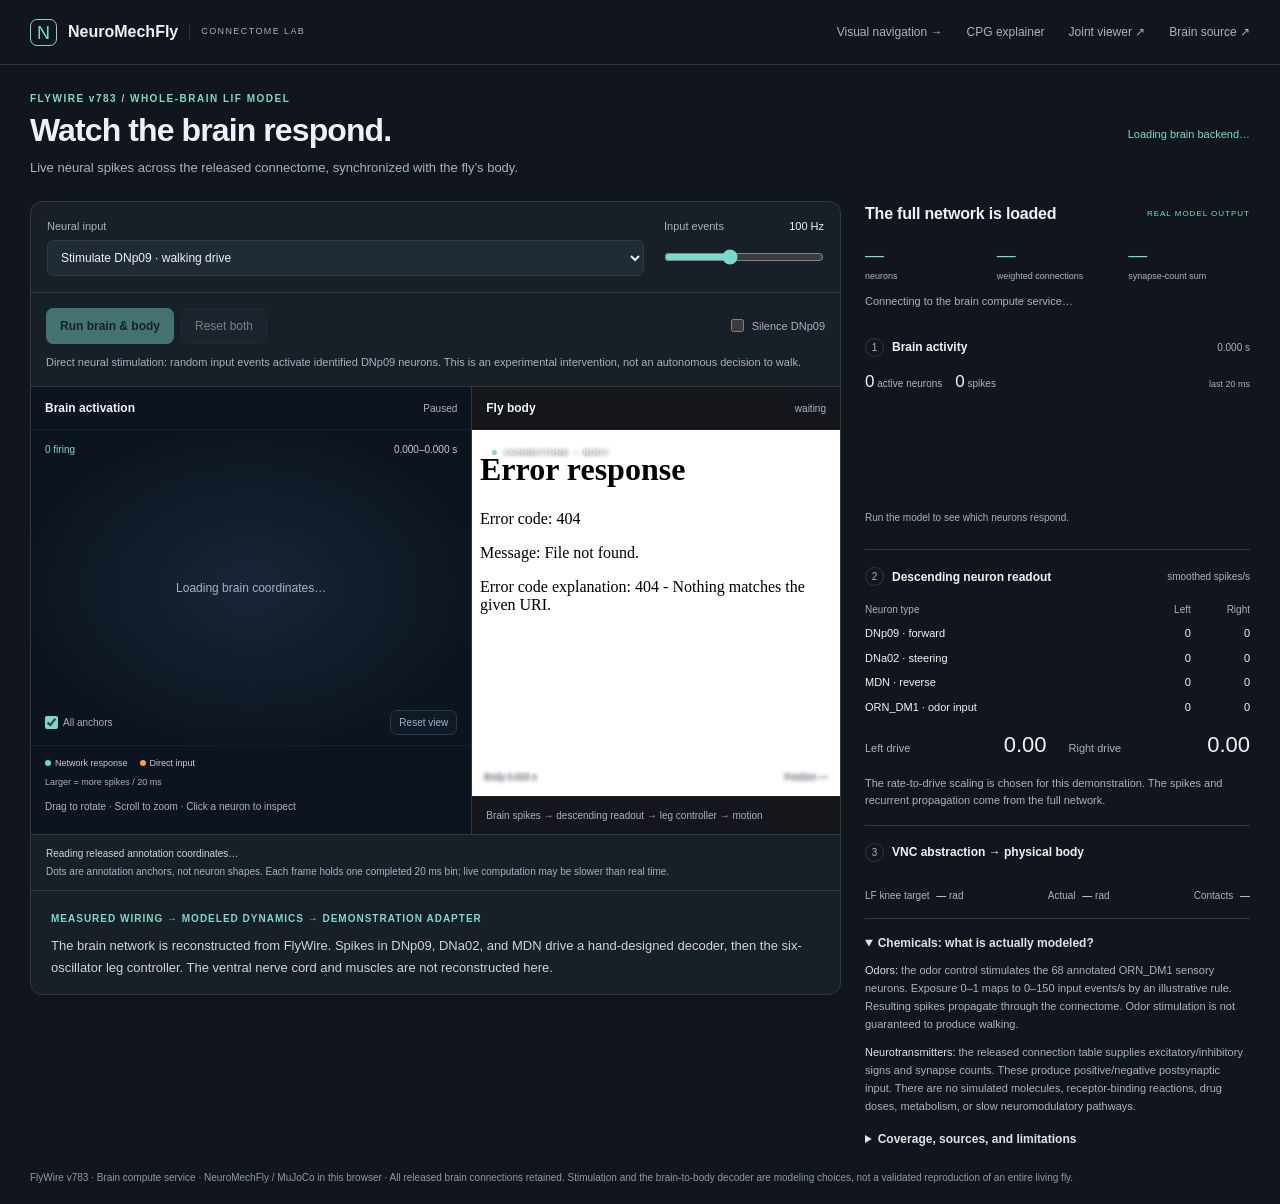
==== wasm/connectome/index.html @ d5eb9b6c "Add full-connectome brain and visual navigation lab" ====
<!doctype html>
<html lang="en">
<head><meta charset="utf-8"><meta name="viewport" content="width=device-width, initial-scale=1"><title>NeuroMechFly · Live brain</title><link rel="stylesheet" href="../lab/lab.css"><link rel="stylesheet" href="connectome.css"><script type="importmap">{"imports":{"three":"../shared/vendor/three/three.module.js"}}</script></head>
<body>
<header class="topbar"><a class="brand" href="./"><span class="brand-mark">N</span> NeuroMechFly <span class="local-tag">CONNECTOME LAB</span></a><nav aria-label="Resources"><a href="../vision/">Visual navigation →</a><a href="../lab/">CPG explainer</a><a href="../viewer/viewer.html" target="_blank" rel="noopener">Joint viewer ↗</a><a href="https://github.com/eonsystemspbc/fly-brain" target="_blank" rel="noopener">Brain source ↗</a></nav></header>
<main>
  <div class="intro"><div><p class="eyebrow">FLYWIRE v783 / WHOLE-BRAIN LIF MODEL</p><h1>Watch the brain respond.</h1><p>Live neural spikes across the released connectome, synchronized with the fly’s body.</p></div><div id="status" role="status">Loading brain backend…</div></div>
  <div class="workspace">
    <section class="simulation" aria-label="Connectome-driven fly simulation">
      <div class="brain-controls">
        <label>Neural input<select id="stimulus"><option value="walk">Stimulate DNp09 · walking drive</option><option value="left">DNp09 + left DNa02 · steering</option><option value="right">DNp09 + right DNa02 · steering</option><option value="reverse">Stimulate MDN · reverse drive</option><option value="odor">Odor channel · ORN_DM1</option><option value="none">No external stimulation</option></select></label>
        <label id="rate-label">Input events <output id="rate-value">100 Hz</output><input id="rate" type="range" min="0" max="250" step="10" value="100"></label>
        <label id="odor-label" hidden>Odor exposure <output id="odor-value">0.50 · 75 Hz</output><input id="odor" type="range" min="0" max="1" step="0.05" value="0.5"></label>
      </div>
      <div class="control-deck"><div class="button-row"><button id="run" class="primary" disabled>Run brain &amp; body</button><button id="reset" disabled>Reset both</button><label class="silence"><input type="checkbox" id="silence"> Silence DNp09</label></div><p id="input-description" class="detail">Direct neural stimulation: random input events activate identified DNp09 neurons. This is an experimental intervention, not an autonomous decision to walk.</p></div>
      <div class="dual-stage">
        <section class="brain-pane" aria-label="Live spatial brain activity">
          <div class="pane-heading"><h2>Brain activation</h2><span id="brain-live-state">Paused</span></div>
          <div class="brain-stage">
            <div id="brain-canvas"></div>
            <div id="brain-loading">Loading brain coordinates…</div>
            <div class="brain-overlay"><output id="brain-visible">0 firing</output><output id="brain-window">0.000–0.000 s</output></div>
            <div class="brain-tools"><label><input id="brain-context" type="checkbox" checked> All anchors</label><button id="brain-home" title="Restore the original brain angle and zoom">Reset view</button></div>
          </div>
          <div class="brain-caption">
            <div class="brain-legend"><span><i class="dot response-dot"></i>Network response</span><span><i class="dot input-dot"></i>Direct input</span><span>Larger = more spikes / 20 ms</span></div>
            <div id="brain-pick-hint">Drag to rotate · Scroll to zoom · Click a neuron to inspect</div>
            <div id="selected-neuron" hidden><button id="clear-neuron" aria-label="Clear neuron selection">×</button><strong id="neuron-name"></strong><output id="neuron-spikes"></output><span id="neuron-id"></span><span id="neuron-detail"></span></div>
          </div>
        </section>
        <section class="body-pane" aria-label="Synchronized fly body">
          <div class="pane-heading"><h2>Fly body</h2><span id="speed">waiting</span></div>
          <div class="stage-wrap"><iframe id="fly" src="../game/game.html?inspect" title="NeuroMechFly body driven by the full connectome"></iframe><div class="stage-label"><span class="live-dot"></span> CONNECTOME → BODY</div><div class="stage-bottom"><span id="body-time">Body 0.000 s</span><span id="position">Position —</span></div></div>
          <p class="body-caption">Brain spikes → descending readout → leg controller → motion</p>
        </section>
      </div>
      <div class="spatial-note"><span id="brain-geometry">Reading released annotation coordinates…</span><span>Dots are annotation anchors, not neuron shapes. Each frame holds one completed 20 ms bin; live computation may be slower than real time.</span></div>
      <div class="lesson"><span class="lesson-label">MEASURED WIRING → MODELED DYNAMICS → DEMONSTRATION ADAPTER</span><p>The brain network is reconstructed from FlyWire. Spikes in DNp09, DNa02, and MDN drive a hand-designed decoder, then the six-oscillator leg controller. The ventral nerve cord and muscles are not reconstructed here.</p></div>
    </section>
    <aside class="inspector" aria-label="Neural and body telemetry">
      <div class="inspector-heading"><h2>The full network is loaded</h2><span>REAL MODEL OUTPUT</span></div>
      <div class="brain-totals"><div><output id="neurons">—</output><span>neurons</span></div><div><output id="edges">—</output><span>weighted connections</span></div><div><output id="synapses">—</output><span>synapse-count sum</span></div></div>
      <p class="detail" id="compute-info">Connecting to the brain compute service…</p><p class="detail" id="compute-speed"></p>
      <section class="signal-section"><div class="section-heading"><span class="step-number">1</span><h3>Brain activity</h3><span class="hint" id="brain-time">0.000 s</span></div><div class="activity"><span><output id="active">0</output> active neurons</span><span><output id="spikes">0</output> spikes</span><span>last 20 ms</span></div><canvas id="activity-chart" role="img" aria-label="Brain spike counts per 20 millisecond simulation window"></canvas><div id="top-neurons" class="detail">Run the model to see which neurons respond.</div></section>
      <section class="signal-section"><div class="section-heading"><span class="step-number">2</span><h3>Descending neuron readout</h3><span class="hint">smoothed spikes/s</span></div><table class="rates"><thead><tr><th>Neuron type</th><th>Left</th><th>Right</th></tr></thead><tbody><tr><td>DNp09 · forward</td><td id="DNp09_left">0</td><td id="DNp09_right">0</td></tr><tr><td>DNa02 · steering</td><td id="DNa02_left">0</td><td id="DNa02_right">0</td></tr><tr><td>MDN · reverse</td><td id="MDN_left">0</td><td id="MDN_right">0</td></tr><tr><td>ORN_DM1 · odor input</td><td id="ORN_DM1_left">0</td><td id="ORN_DM1_right">0</td></tr></tbody></table><div class="drive-pair"><div class="meter-label">Left drive <output id="gain-left">0.00</output></div><div class="meter-label">Right drive <output id="gain-right">0.00</output></div></div><p class="detail">The rate-to-drive scaling is chosen for this demonstration. The spikes and recurrent propagation come from the full network.</p></section>
      <section class="signal-section"><div class="section-heading"><span class="step-number">3</span><h3>VNC abstraction → physical body</h3></div><div id="oscillators" class="oscillators" aria-label="Six leg cycle phases"></div><div class="readout"><span>LF knee target <output id="joint-target">—</output> rad</span><span>Actual <output id="joint-actual">—</output> rad</span><span>Contacts <output id="contacts">—</output></span></div></section>
      <details class="scope" open><summary>Chemicals: what is actually modeled?</summary><p><strong>Odors:</strong> the odor control stimulates the 68 annotated ORN_DM1 sensory neurons. Exposure 0–1 maps to 0–150 input events/s by an illustrative rule. Resulting spikes propagate through the connectome. Odor stimulation is not guaranteed to produce walking.</p><p><strong>Neurotransmitters:</strong> the released connection table supplies excitatory/inhibitory signs and synapse counts. These produce positive/negative postsynaptic input. There are no simulated molecules, receptor-binding reactions, drug doses, metabolism, or slow neuromodulatory pathways.</p></details>
      <details class="scope"><summary>Coverage, sources, and limitations</summary><p>This loads all 138,639 neurons and 15,091,983 connection rows in Eon’s public FlyWire v783 model, representing a synapse-count sum of 54,492,922. It is the released brain model, not a full brain-plus-VNC connectome.</p><p>Each neuron has the same simple leaky integrate-and-fire dynamics: threshold, reset, refractory period, synaptic decay, and delay. Morphology, detailed ion channels, receptor subtypes, plasticity, learning, and molecular chemistry are absent. The body uses position actuators and recorded step patterns.</p><p>The spatial view places 138,625 cells at their released annotation anchors. It converts 4 × 4 × 40 nm voxels to micrometers and starts in the FlyWire X / −Y plane, with −Z depth. No spatial positions are invented for the 14 unmatched cells. Colors mark spikes, not membrane voltage, calcium fluorescence, or chemical concentration. Amber cells receive direct input; teal cells are other firing neurons. Synaptic edges are simulated but not drawn.</p><p>Brain and body advance together in 20 ms batches. The view displays every firing neuron with coordinates in each completed batch; it does not resolve individual spike times inside that bin or interpolate activity. Pause holds the last bin. No neural state is prerecorded. This experiment is driven by external neural/odor stimulation; body sensations and vision are not fed back into the brain.</p><p><a href="https://github.com/eonsystemspbc/fly-brain" target="_blank" rel="noopener">Eon release</a> · <a href="https://www.nature.com/articles/s41586-024-07763-9" target="_blank" rel="noopener">Shiu et al., Nature 2024</a> · <a href="https://github.com/flyconnectome/flywire_annotations" target="_blank" rel="noopener">FlyWire annotations</a></p></details>
    </aside>
  </div>
  <footer>FlyWire v783 · <span id="runtime-info">Brain compute service</span> · NeuroMechFly / MuJoCo in this browser · All released brain connections retained. Stimulation and the brain-to-body decoder are modeling choices, not a validated reproduction of an entire living fly.</footer>
</main><script type="module" src="connectome.js"></script>
</body></html>
---- wasm/lab/lab.css ----
:root { color-scheme: dark; --bg:#10161c; --surface:#171f27; --line:#2c3945; --text:#edf3f5; --muted:#a4b4c0; --a:#79dacc; --b:#efb174; --target:#a4b3ff; --actual:#79dacc; }
* { box-sizing:border-box; }
body { margin:0; background:var(--bg); color:var(--text); font:14px/1.5 -apple-system,BlinkMacSystemFont,'Segoe UI',sans-serif; }
button,a { -webkit-tap-highlight-color:transparent; }
a { color:var(--a); text-decoration:none; }
a:hover { text-decoration:underline; }
button { font:inherit; color:inherit; border:1px solid var(--line); background:#202b35; border-radius:7px; padding:8px 13px; cursor:pointer; }
button:hover { background:#2d3c48; border-color:#73858f; }
button:focus-visible,a:focus-visible,summary:focus-visible { outline:2px solid var(--a); outline-offset:3px; }
button:disabled { opacity:.45; cursor:wait; }
button[aria-pressed=true] { border-color:var(--a); background:#223e40; }
button.primary { color:#102724; background:var(--a); border-color:var(--a); font-weight:650; }
[hidden] { display:none!important; }
.topbar { min-height:65px; border-bottom:1px solid var(--line); display:flex; align-items:center; justify-content:space-between; padding:12px 30px; gap:20px; }
.brand { color:var(--text); display:flex; align-items:center; gap:11px; font-weight:650; font-size:16px; white-space:nowrap; }
.brand-mark { width:27px; height:27px; border:1px solid var(--a); border-radius:7px; display:grid; place-items:center; font-size:18px; font-weight:400; color:var(--a); }
.local-tag { font-size:9px; font-weight:500; letter-spacing:1.4px; color:var(--muted); border-left:1px solid var(--line); padding-left:11px; }
nav { display:flex; gap:24px; font-size:12px; }
nav a { color:var(--muted); }
main { max-width:1800px; padding:26px 30px 18px; margin:auto; }
.intro { display:flex; align-items:center; justify-content:space-between; gap:20px; margin-bottom:24px; }
.eyebrow { font-size:10px; color:var(--a); letter-spacing:1.5px; margin:0 0 6px; font-weight:600; }
h1 { font-size:clamp(24px,2.5vw,36px); font-weight:550; line-height:1.15; letter-spacing:-.9px; margin:0 0 9px; }
.intro p:last-child { margin:0; color:var(--muted); font-size:13px; }
#connection { font-size:11px; color:var(--muted); white-space:nowrap; }
#connection.ready { color:var(--a); }
#connection.error { color:#ffb4a7; white-space:normal; max-width:300px; }
.workspace { display:grid; grid-template-columns:minmax(0,1fr) 385px; gap:24px; align-items:start; }
.simulation { overflow:hidden; border:1px solid var(--line); border-radius:12px; background:var(--surface); }
.modebar { display:flex; padding:12px; gap:8px; border-bottom:1px solid var(--line); }
.modebar button { flex:1; font-size:12px; padding:8px 7px; white-space:nowrap; }
.modebar button span { font-size:10px; opacity:.65; padding-right:5px; }
.stage-wrap { height:clamp(350px,49vh,680px); position:relative; background:#14161b; }
iframe { height:100%; width:100%; border:0; display:block; }
.stage-label { position:absolute; left:17px; top:16px; font-size:9px; letter-spacing:1.3px; display:flex; align-items:center; gap:7px; pointer-events:none; text-shadow:0 1px 4px #000; }
.stage-label > span:last-child { color:var(--muted); letter-spacing:0; margin-left:8px; }
.live-dot { width:5px; height:5px; background:var(--a); border-radius:50%; }
.stage-bottom { position:absolute; bottom:13px; left:17px; right:17px; display:flex; justify-content:space-between; font-size:10px; color:#c2ccd3; pointer-events:none; text-shadow:0 1px 4px #000; font-variant-numeric:tabular-nums; }
.control-deck { padding:15px; border-top:1px solid var(--line); }
.button-row { display:flex; align-items:center; gap:7px; flex-wrap:wrap; }
.button-row button { font-size:12px; }
kbd { font:10px -apple-system,BlinkMacSystemFont,'Segoe UI',sans-serif; opacity:.65; margin-left:7px; }
.utility-row { margin-top:10px; }
.utility-row button { background:transparent; border-color:var(--line); font-size:11px; padding:6px 10px; }
.utility-row #demo { color:var(--a); }
.spacer { flex:1; }
.lesson { border-top:1px solid var(--line); padding:16px 20px; min-height:100px; }
.lesson-label { color:var(--a); font-size:10px; letter-spacing:1px; font-weight:600; }
.lesson p { margin:7px 0 0; font-size:13px; color:#cad5dd; line-height:1.65; max-width:780px; }
.inspector { padding:1px 0; }
.inspector-heading { display:flex; justify-content:space-between; align-items:center; margin:0 0 6px; }
h2 { font-size:16px; font-weight:550; margin:0; letter-spacing:-.2px; }
.inspector-heading>span { font-size:8px; color:var(--a); letter-spacing:1px; }
.signal-section { padding:17px 0 15px; border-bottom:1px solid var(--line); }
.section-heading { display:flex; align-items:center; gap:8px; margin-bottom:12px; }
.step-number { color:var(--muted); border:1px solid var(--line); border-radius:50%; width:19px; height:19px; text-align:center; font-size:10px; line-height:17px; }
h3 { margin:0; font-size:12px; font-weight:600; }
.hint { font-size:10px; margin-left:auto; color:var(--muted); }
.drive-pair { display:grid; grid-template-columns:1fr 1fr; gap:22px; }
.meter-label { display:flex; align-items:baseline; justify-content:space-between; margin-bottom:6px; font-size:11px; color:var(--muted); }
.meter-label output { font-size:22px; color:var(--text); font-variant-numeric:tabular-nums; font-weight:400; line-height:1.2; }
.meter-track { background:#2a363e; height:4px; overflow:hidden; }
.meter-track i { display:block; height:100%; background:var(--a); width:0; transition:width .1s; }
.detail { color:var(--muted); font-size:11px; line-height:1.6; margin:10px 0 0; }
.oscillators { display:grid; grid-template-columns:repeat(2,minmax(0,1fr)); gap:7px 20px; }
.oscillator { display:flex; align-items:center; gap:9px; }
.oscillator svg { height:42px; width:42px; flex:0 0 auto; overflow:visible; }
.oscillator .ring { fill:none; stroke:#36454f; stroke-width:2; }
.oscillator .arm { stroke:var(--a); stroke-width:2; }
.oscillator .core { fill:var(--a); }
.oscillator[data-tripod=B] .arm { stroke:var(--b); }
.oscillator[data-tripod=B] .core { fill:var(--b); }
.oscillator .leg-label { font-size:11px; color:#dae4e9; }
.oscillator .leg-state { color:var(--muted); font-size:10px; display:block; font-variant-numeric:tabular-nums; }
.legend { display:flex; flex-wrap:wrap; gap:4px 14px; margin:11px 0 0; font-size:9px; color:var(--muted); }
.dot { display:inline-block; width:6px; height:6px; margin-right:4px; border-radius:50%; }
.tripod-a { background:var(--a); }.tripod-b { background:var(--b); }
.chart-caption { display:flex; justify-content:space-between; flex-wrap:wrap; gap:4px; font-size:9px; color:var(--muted); }
.line-key { display:inline-block; width:12px; border-top:2px solid; margin:0 3px 2px 8px; }
.line-key.target { border-color:var(--target); border-top-style:dashed; }
.line-key.actual { border-color:var(--actual); }
#joint-chart { width:100%; height:113px; display:block; margin-top:4px; }
.readout { display:flex; justify-content:space-between; gap:10px; font-size:10px; color:var(--muted); font-variant-numeric:tabular-nums; }
.readout output { color:var(--text); margin-left:4px; }
.scope { padding:15px 0 0; }
.scope summary { font-size:12px; cursor:pointer; color:#d8e5e9; font-weight:550; }
.scope p { font-size:11px; color:var(--muted); line-height:1.65; margin:9px 0 0; }
.scope strong { color:#d6e2e9; font-weight:500; }
footer { font-size:10px; color:#8b9ba7; margin-top:20px; line-height:1.7; }
@media(min-width:1550px) { .workspace { grid-template-columns:minmax(0,1fr) 420px; gap:32px; } .stage-wrap { height:58vh; } }
@media(max-width:1100px) { main { padding:20px; } .topbar { padding:12px 20px; } .workspace { grid-template-columns:minmax(0,1fr) 330px; gap:18px; } .modebar button { white-space:normal; } .modebar button span { display:block; } .hint { font-size:9px; } .stage-label > span:last-child { display:none; } }
@media(max-width:820px) { .workspace { grid-template-columns:1fr; } .inspector { padding:12px 0; } .intro { display:block; } #connection { margin-top:12px; } nav { gap:12px; } nav a:last-child { display:none; } .stage-wrap { height:53vh; min-height:350px; } .oscillators { grid-template-columns:repeat(3,minmax(0,1fr)); } }
@media(max-width:500px) { main { padding:20px 12px; } .topbar { padding:12px; gap:10px; } .brand { font-size:14px; gap:6px; } .local-tag { display:none; } nav { font-size:10px; gap:10px; } h1 { font-size:27px; } .modebar { padding:8px; gap:5px; } .modebar button { font-size:11px; } .button-row { gap:6px; } .button-row button { padding:8px 10px; } kbd { display:none; } .oscillators { grid-template-columns:repeat(2,minmax(0,1fr)); } }
---- wasm/connectome/connectome.css ----
.brain-controls { display:grid; grid-template-columns:minmax(0,1fr) 160px; gap:20px; padding:16px; border-bottom:1px solid var(--line); }
.brain-controls label { font-size:11px; color:var(--muted); display:block; }
select { display:block; margin-top:5px; width:100%; font:inherit; font-size:12px; color:var(--text); background:#202b35; border:1px solid var(--line); border-radius:6px; padding:9px; }
input[type=range] { width:100%; margin:14px 0 0; accent-color:var(--a); }
.brain-controls output { float:right; color:var(--text); font-variant-numeric:tabular-nums; }
.silence { font-size:11px; color:var(--muted); display:flex; align-items:center; gap:5px; margin-left:auto; }
.silence input { accent-color:var(--a); }
#status { color:var(--a); font-size:11px; max-width:250px; }
#status.error { color:#ffb4a7; }
.brain-totals { display:grid; grid-template-columns:1fr 1fr 1fr; gap:10px; margin-top:15px; }
.brain-totals output { display:block; font-size:19px; color:var(--a); font-variant-numeric:tabular-nums; }
.brain-totals span { display:block; font-size:9px; color:var(--muted); }
.activity { display:flex; gap:13px; align-items:baseline; font-size:10px; color:var(--muted); }
.activity output { color:var(--text); font-size:17px; font-variant-numeric:tabular-nums; }
.activity > span:last-child { margin-left:auto; font-size:9px; }
#activity-chart { width:100%; height:90px; display:block; margin-top:8px; }
#top-neurons { min-height:32px; font-size:10px; }
.rates { width:100%; border-collapse:collapse; font-size:11px; font-variant-numeric:tabular-nums; }
.rates th { color:var(--muted); font-weight:400; font-size:10px; }
.rates th,.rates td { padding:4px 0; text-align:right; }
.rates th:first-child,.rates td:first-child { text-align:left; }
.rates+.drive-pair { margin-top:13px; }
.oscillators+.readout { margin-top:14px; flex-wrap:wrap; }
.dual-stage { display:grid; grid-template-columns:minmax(0,1.2fr) minmax(0,1fr); border-top:1px solid var(--line); }
.brain-pane { min-width:0; background:#0c141f; border-right:1px solid var(--line); }
.body-pane { min-width:0; display:flex; flex-direction:column; background:#14161b; }
.pane-heading { display:flex; align-items:center; justify-content:space-between; gap:10px; padding:12px 14px; border-bottom:1px solid #ffffff0c; }
.pane-heading h2 { font-size:12px; letter-spacing:0; }
.pane-heading > span { color:var(--muted); font-size:10px; font-variant-numeric:tabular-nums; }
#brain-live-state[data-running=true] { color:var(--a); }
.brain-stage { position:relative; height:clamp(250px,35vh,350px); background:radial-gradient(ellipse at center,#192436 0%,#0c141f 75%); }
#brain-canvas { position:absolute; inset:0; }
#brain-canvas canvas { width:100%; height:100%; display:block; cursor:grab; touch-action:none; }
#brain-canvas canvas:active { cursor:grabbing; }
#brain-loading { position:absolute; inset:0; display:grid; place-items:center; padding:30px; text-align:center; font-size:12px; color:var(--muted); pointer-events:none; }
.brain-overlay { position:absolute; top:12px; left:14px; right:14px; display:flex; justify-content:space-between; gap:10px; pointer-events:none; font-size:10px; font-variant-numeric:tabular-nums; color:#becad7; }
#brain-visible { color:var(--a); }
.brain-tools { position:absolute; bottom:10px; left:14px; right:14px; display:flex; justify-content:space-between; align-items:center; font-size:10px; color:var(--muted); }
.brain-tools label { display:flex; gap:5px; align-items:center; cursor:pointer; }
.brain-tools input { accent-color:var(--a); margin:0; }
.brain-tools button { font-size:10px; padding:4px 8px; background:#111b29d9; }
.brain-caption { padding:11px 14px; border-top:1px solid #ffffff0c; min-height:89px; }
.brain-legend { display:flex; flex-wrap:wrap; gap:5px 12px; font-size:9px; color:#c3ccd7; }
.brain-legend > span:last-child { width:100%; color:var(--muted); }
.response-dot { background:#4ae8c9; }.input-dot { background:#ff9e47; }
#brain-pick-hint { margin-top:10px; font-size:10px; color:var(--muted); }
#selected-neuron { position:relative; margin-top:10px; font-size:10px; padding-right:20px; }
#selected-neuron strong { color:#f5f8ff; font-weight:600; margin-right:8px; }
#neuron-spikes { color:var(--a); }
#neuron-id,#neuron-detail { display:block; color:var(--muted); font-size:9px; overflow-wrap:anywhere; }
#clear-neuron { position:absolute; right:0; top:0; padding:0 4px; border:0; font-size:16px; background:transparent; }
.stage-wrap { flex:1; min-height:300px; height:auto; }
.stage-bottom { flex-wrap:wrap; gap:3px; left:12px; right:12px; font-size:9px; }
.stage-label { left:12px; font-size:8px; letter-spacing:.7px; }
.body-caption { margin:0; padding:11px 14px; border-top:1px solid #ffffff0c; font-size:10px; color:var(--muted); }
.spatial-note { border-top:1px solid var(--line); padding:11px 15px; display:grid; gap:3px; font-size:10px; color:var(--muted); }
#brain-geometry { color:#cbd6e0; }
.control-deck { border-top:0; }
#top-neurons { display:flex; flex-wrap:wrap; gap:5px; align-items:center; }
#top-neurons button { font-size:10px; padding:3px 6px; color:var(--a); }
@media(min-width:1550px) { .brain-stage { height:380px; } }
@media(max-width:1100px) { .brain-controls { grid-template-columns:1fr; gap:8px; } input[type=range] { margin-top:5px; } }
@media(min-width:821px) and (max-width:1100px) { .workspace { grid-template-columns:minmax(0,1fr); } .brain-controls { grid-template-columns:1fr 220px; } .inspector { display:grid; grid-template-columns:1fr 1fr; gap:0 24px; } .inspector-heading,.brain-totals { grid-column:1 / -1; } }
@media(max-width:600px) { .dual-stage { grid-template-columns:1fr; } .brain-pane { border-right:0; border-bottom:1px solid var(--line); } .brain-stage { height:310px; } .stage-wrap { height:300px; flex:auto; min-height:0; } .silence { margin-left:0; } .brain-legend > span:last-child { width:auto; } }
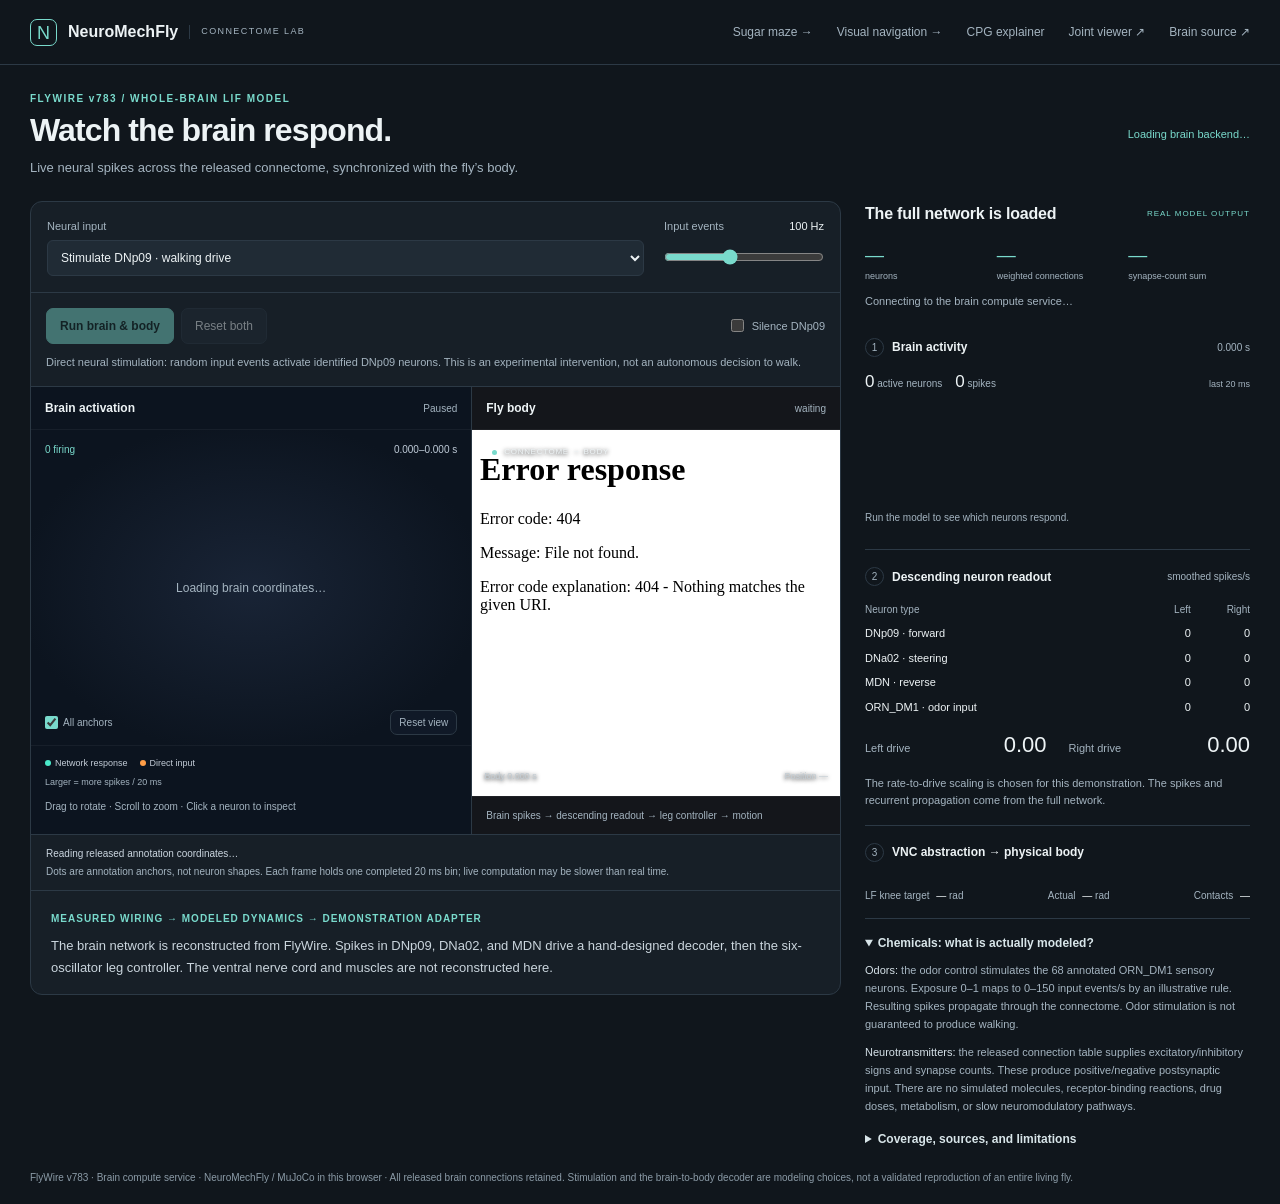
==== commit 0818a154: "Record maze ablations and add API validation" ====
--- a/wasm/connectome/index.html
+++ b/wasm/connectome/index.html
@@ -2,7 +2,7 @@
 <html lang="en">
 <head><meta charset="utf-8"><meta name="viewport" content="width=device-width, initial-scale=1"><title>NeuroMechFly · Live brain</title><link rel="stylesheet" href="../lab/lab.css"><link rel="stylesheet" href="connectome.css"><script type="importmap">{"imports":{"three":"../shared/vendor/three/three.module.js"}}</script></head>
 <body>
-<header class="topbar"><a class="brand" href="./"><span class="brand-mark">N</span> NeuroMechFly <span class="local-tag">CONNECTOME LAB</span></a><nav aria-label="Resources"><a href="../vision/">Visual navigation →</a><a href="../lab/">CPG explainer</a><a href="../viewer/viewer.html" target="_blank" rel="noopener">Joint viewer ↗</a><a href="https://github.com/eonsystemspbc/fly-brain" target="_blank" rel="noopener">Brain source ↗</a></nav></header>
+<header class="topbar"><a class="brand" href="./"><span class="brand-mark">N</span> NeuroMechFly <span class="local-tag">CONNECTOME LAB</span></a><nav aria-label="Resources"><a href="../maze/">Sugar maze →</a><a href="../vision/">Visual navigation →</a><a href="../lab/">CPG explainer</a><a href="../viewer/viewer.html" target="_blank" rel="noopener">Joint viewer ↗</a><a href="https://github.com/eonsystemspbc/fly-brain" target="_blank" rel="noopener">Brain source ↗</a></nav></header>
 <main>
   <div class="intro"><div><p class="eyebrow">FLYWIRE v783 / WHOLE-BRAIN LIF MODEL</p><h1>Watch the brain respond.</h1><p>Live neural spikes across the released connectome, synchronized with the fly’s body.</p></div><div id="status" role="status">Loading brain backend…</div></div>
   <div class="workspace">
